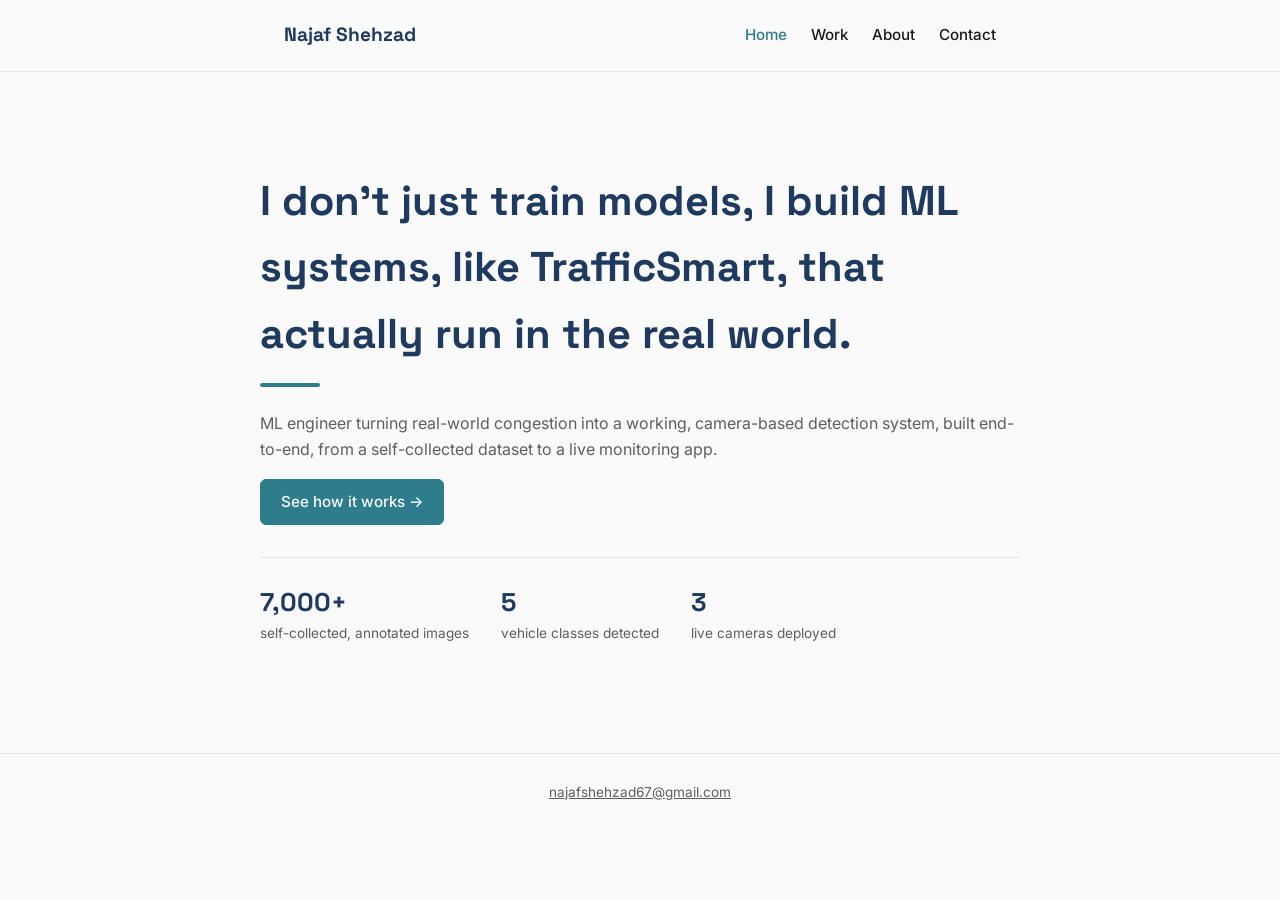
==== index.html @ 1de5ecfd "Add files via upload" ====
<!DOCTYPE html>
<html lang="en">
<head>
<meta charset="UTF-8">
<meta name="viewport" content="width=device-width, initial-scale=1.0">
<title>Najaf Shehzad — ML Engineer</title>
<link rel="preconnect" href="https://fonts.googleapis.com">
<link href="https://fonts.googleapis.com/css2?family=Space+Grotesk:wght@500;700&family=Inter:wght@400;500&display=swap" rel="stylesheet">
<meta name="description" content="ML engineer building real-world machine learning systems end-to-end. See TrafficSmart, a working vehicle congestion detection system.">
<link rel="canonical" href="https://al-najaf.github.io/Najaf-Portfolio/index.html">
<link rel="icon" type="image/png" href="images/favicon-32.png">
<link rel="apple-touch-icon" href="images/favicon-192.png">
<meta property="og:type" content="website">
<meta property="og:title" content="Najaf Shehzad — ML Engineer">
<meta property="og:description" content="ML engineer building real-world machine learning systems end-to-end. See TrafficSmart, a working vehicle congestion detection system.">
<meta property="og:url" content="https://al-najaf.github.io/Najaf-Portfolio/index.html">
<meta property="og:image" content="https://al-najaf.github.io/Najaf-Portfolio/images/social-share.png">
<meta name="twitter:card" content="summary_large_image">
<meta name="twitter:title" content="Najaf Shehzad — ML Engineer">
<meta name="twitter:description" content="ML engineer building real-world machine learning systems end-to-end. See TrafficSmart, a working vehicle congestion detection system.">
<meta name="twitter:image" content="https://al-najaf.github.io/Najaf-Portfolio/images/social-share.png">
<link rel="stylesheet" href="style.css">
</head>
<body>
  <nav>
    <div class="wrap">
      <a class="brand" href="index.html">Najaf Shehzad</a>
      <div class="nav-links">
        <a href="index.html" class="active">Home</a>
        <a href="work.html">Work</a>
        <a href="about.html">About</a>
        <a href="contact.html">Contact</a>
      </div>
    </div>
  </nav>

  <main>
    <div class="wrap hero">
      <h1>I don't just train models, I build ML systems, like TrafficSmart, that actually run in the real world.</h1>
      <div class="accent-line"></div>
      <p class="muted">ML engineer turning real-world congestion into a working, camera-based detection system, built end-to-end, from a self-collected dataset to a live monitoring app.</p>
      <a class="btn btn-accent" href="work.html">See how it works →</a>

      <div class="proof-strip">
        <div><div class="num">7,000+</div><div class="label">self-collected, annotated images</div></div>
        <div><div class="num">5</div><div class="label">vehicle classes detected</div></div>
        <div><div class="num">3</div><div class="label">live cameras deployed</div></div>
      </div>
    </div>
  </main>

  <footer>
    <div class="wrap">
      <a href="mailto:najafshehzad67@gmail.com" style="color: inherit;">najafshehzad67@gmail.com</a>
    </div>
  </footer>
</body>
</html>
---- style.css ----
:root {
  --bg: #FAFAFA;
  --text: #1A1A1A;
  --main: #1E3A5F;
  --accent: #2E7D8C;
  --muted: #5F5E5A;
}
* { box-sizing: border-box; margin: 0; padding: 0; }
body {
  background: var(--bg);
  color: var(--text);
  font-family: 'Inter', sans-serif;
  line-height: 1.6;
}
.wrap { max-width: 760px; margin: 0 auto; padding: 0 24px; }

/* Nav */
nav {
  border-bottom: 1px solid #E5E4E0;
  padding: 20px 0;
}
nav .wrap {
  display: flex;
  justify-content: space-between;
  align-items: center;
  flex-wrap: wrap;
  gap: 12px;
}
nav .brand {
  font-family: 'Space Grotesk', sans-serif;
  font-weight: 700;
  font-size: 1.2rem;
  color: var(--main);
  text-decoration: none;
}
nav .nav-links { display: flex; gap: 24px; }
nav .nav-links a {
  font-size: 0.95rem;
  color: var(--text);
  text-decoration: none;
  font-weight: 500;
}
nav .nav-links a:hover, nav .nav-links a.active { color: var(--accent); }

/* Headings */
h1 {
  font-family: 'Space Grotesk', sans-serif;
  font-weight: 700;
  font-size: clamp(1.8rem, 5vw, 2.6rem);
  color: var(--main);
  margin-bottom: 12px;
}
h2 {
  font-family: 'Space Grotesk', sans-serif;
  font-weight: 500;
  font-size: 1.3rem;
  color: var(--main);
  margin: 32px 0 12px;
}
p { margin-bottom: 16px; }
.muted { color: var(--muted); }

.accent-line {
  width: 60px;
  height: 4px;
  background: var(--accent);
  border-radius: 2px;
  margin: 16px 0 24px;
}

/* Hero */
.hero { padding: 56px 0 40px; }
.proof-strip {
  display: flex;
  gap: 32px;
  flex-wrap: wrap;
  margin-top: 32px;
  padding-top: 24px;
  border-top: 1px solid #E5E4E0;
}
.proof-strip div { text-align: left; }
.proof-strip .num {
  font-family: 'Space Grotesk', sans-serif;
  font-weight: 700;
  font-size: 1.6rem;
  color: var(--main);
}
.proof-strip .label { font-size: 0.85rem; color: var(--muted); }

/* Buttons */
.btn {
  display: inline-block;
  font-family: 'Inter', sans-serif;
  font-size: 0.95rem;
  font-weight: 500;
  color: var(--main);
  text-decoration: none;
  padding: 10px 20px;
  border: 1.5px solid var(--main);
  border-radius: 6px;
  transition: background 0.15s ease, color 0.15s ease;
}
.btn:hover { background: var(--main); color: #FAFAFA; }
.btn-accent {
  background: var(--accent);
  color: #FAFAFA;
  border-color: var(--accent);
}
.btn-accent:hover { background: #256670; }

/* Case study */
.case-block { margin-bottom: 40px; }
.case-block img {
  max-width: 260px;
  width: 100%;
  display: block;
  margin: 12px auto;
  border-radius: 10px;
  border: 1px solid #E5E4E0;
}
.caption { font-size: 0.85rem; color: var(--muted); font-style: italic; margin-top: -6px; margin-bottom: 20px; text-align: center; }
.image-row { display: flex; gap: 16px; flex-wrap: wrap; justify-content: center; }
.image-row figure { flex: 0 1 180px; margin: 0; }
.image-row .shot {
  width: 100%;
  aspect-ratio: 540 / 1230;
  object-fit: cover;
  object-position: top;
  border-radius: 10px;
  border: 1px solid #E5E4E0;
  display: block;
}
.role-block {
  margin: 28px 0;
  padding: 20px;
  background: #F2F1EC;
  border-radius: 12px;
}
.role-block h3 {
  font-family: 'Space Grotesk', sans-serif;
  font-weight: 500;
  font-size: 1.05rem;
  color: var(--main);
  margin-bottom: 6px;
}
.role-block p.role-desc { font-size: 0.95rem; margin-bottom: 16px; }
.image-row figcaption { font-size: 0.8rem; color: var(--muted); margin-top: 6px; text-align: center; }

/* About */
.about-photo {
  width: 160px;
  height: 160px;
  border-radius: 50%;
  object-fit: cover;
  object-position: 50% 18%;
  border: 3px solid var(--main);
  margin-bottom: 24px;
}
.photo-placeholder {
  width: 160px;
  height: 160px;
  border-radius: 50%;
  background: #E5E4E0;
  display: flex;
  align-items: center;
  justify-content: center;
  color: var(--muted);
  font-size: 0.8rem;
  text-align: center;
  margin-bottom: 24px;
  border: 3px dashed #C5C4C0;
}

/* Contact */
.contact-box {
  text-align: center;
  padding: 40px 24px;
  background: #F2F1EC;
  border-radius: 12px;
  margin-top: 24px;
}
.contact-box .btn { margin-top: 8px; font-size: 1.05rem; padding: 14px 32px; width: 100%; }
.form-field {
  text-align: left;
  margin-bottom: 16px;
}
.form-field label {
  display: block;
  font-size: 0.85rem;
  font-weight: 500;
  color: var(--muted);
  margin-bottom: 6px;
}
.form-field input,
.form-field textarea {
  width: 100%;
  font-family: 'Inter', sans-serif;
  font-size: 1rem;
  color: var(--text);
  background: #FFFFFF;
  border: 1.5px solid #D9D8D3;
  border-radius: 8px;
  padding: 12px 14px;
  resize: vertical;
}
.form-field input:focus,
.form-field textarea:focus {
  outline: none;
  border-color: var(--accent);
}
.form-fallback {
  margin-top: 16px;
  font-size: 0.85rem;
  color: var(--muted);
}
.form-fallback a { color: var(--accent); }
.form-status {
  margin-top: 16px;
  font-size: 0.9rem;
  font-weight: 500;
}
.form-status.success { color: #2E7D5C; }
.form-status.error { color: #B3453D; }

/* Footer */
footer {
  border-top: 1px solid #E5E4E0;
  padding: 28px 0;
  margin-top: 48px;
  text-align: center;
  color: var(--muted);
  font-size: 0.85rem;
}

main { padding: 40px 0 20px; }
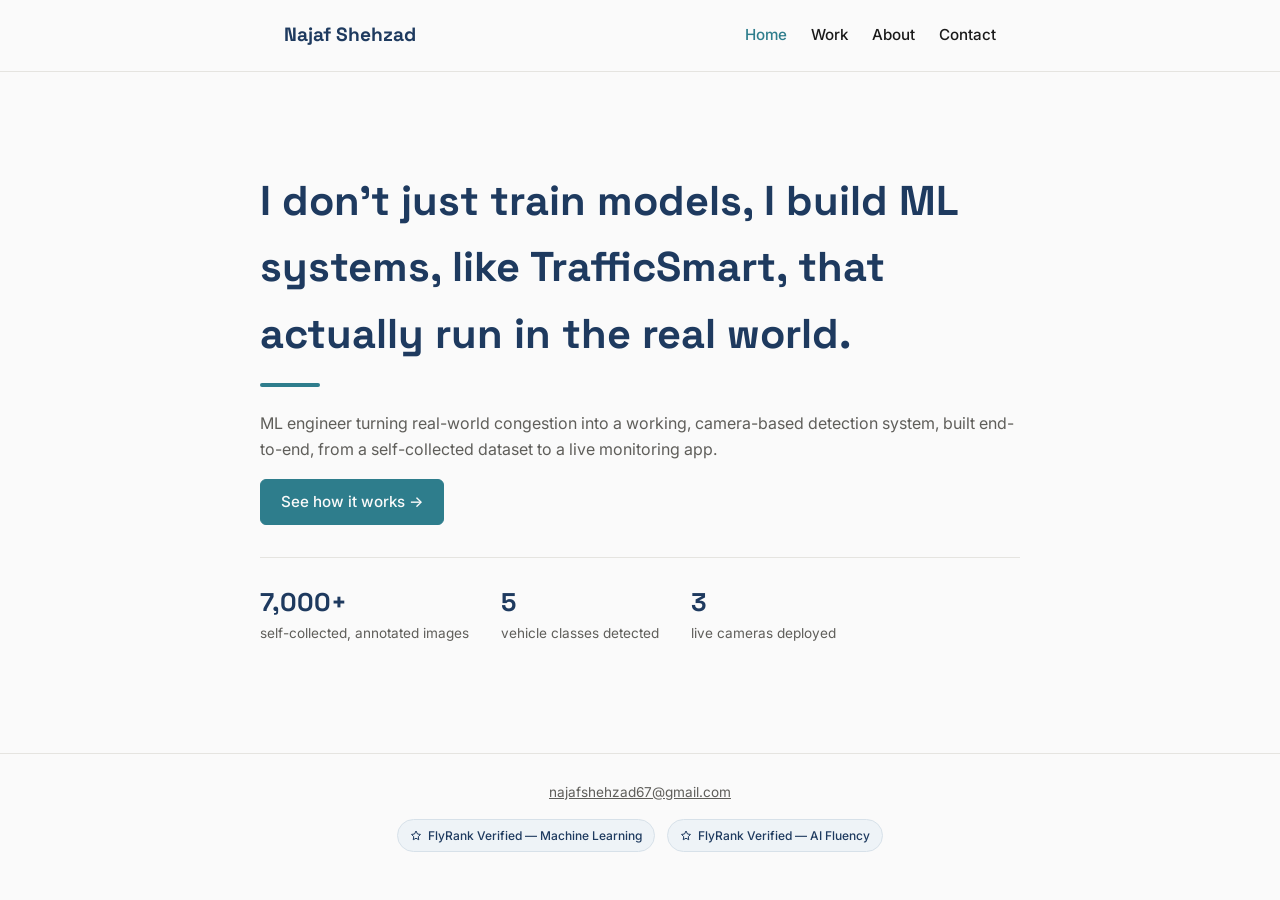
==== commit 70c5c5a9: "Add files via upload" ====
--- a/index.html
+++ b/index.html
@@ -7,18 +7,18 @@
 <link rel="preconnect" href="https://fonts.googleapis.com">
 <link href="https://fonts.googleapis.com/css2?family=Space+Grotesk:wght@500;700&family=Inter:wght@400;500&display=swap" rel="stylesheet">
 <meta name="description" content="ML engineer building real-world machine learning systems end-to-end. See TrafficSmart, a working vehicle congestion detection system.">
-<link rel="canonical" href="https://al-najaf.github.io/Najaf-Portfolio/index.html">
+<link rel="canonical" href="https://al-najaf.github.io/index.html">
 <link rel="icon" type="image/png" href="images/favicon-32.png">
 <link rel="apple-touch-icon" href="images/favicon-192.png">
 <meta property="og:type" content="website">
 <meta property="og:title" content="Najaf Shehzad — ML Engineer">
 <meta property="og:description" content="ML engineer building real-world machine learning systems end-to-end. See TrafficSmart, a working vehicle congestion detection system.">
-<meta property="og:url" content="https://al-najaf.github.io/Najaf-Portfolio/index.html">
-<meta property="og:image" content="https://al-najaf.github.io/Najaf-Portfolio/images/social-share.png">
+<meta property="og:url" content="https://al-najaf.github.io/index.html">
+<meta property="og:image" content="https://al-najaf.github.io/images/social-share.png">
 <meta name="twitter:card" content="summary_large_image">
 <meta name="twitter:title" content="Najaf Shehzad — ML Engineer">
 <meta name="twitter:description" content="ML engineer building real-world machine learning systems end-to-end. See TrafficSmart, a working vehicle congestion detection system.">
-<meta name="twitter:image" content="https://al-najaf.github.io/Najaf-Portfolio/images/social-share.png">
+<meta name="twitter:image" content="https://al-najaf.github.io/images/social-share.png">
 <link rel="stylesheet" href="style.css">
 </head>
 <body>
@@ -53,6 +53,17 @@
     <div class="wrap">
       <a href="mailto:najafshehzad67@gmail.com" style="color: inherit;">najafshehzad67@gmail.com</a>
     </div>
+        <div class="badges">
+        <a class="credential-badge" href="https://internship.flyrank.ai/verify?id=FR-D11-4C1D6-2CB17&first_name=Najaf" target="_blank" rel="noopener">
+          <svg width="12" height="12" viewBox="0 0 24 24" fill="none" stroke="currentColor" stroke-width="2"><path d="M12 2l3 6 6 .9-4.5 4.4 1 6.2-5.5-3-5.5 3 1-6.2L3 8.9 9 8z"/></svg>
+          FlyRank Verified — Machine Learning
+        </a>
+        <a class="credential-badge" href="https://internship.flyrank.ai/verify?id=FR-D11-B580F-D77F4&first_name=Najaf" target="_blank" rel="noopener">
+          <svg width="12" height="12" viewBox="0 0 24 24" fill="none" stroke="currentColor" stroke-width="2"><path d="M12 2l3 6 6 .9-4.5 4.4 1 6.2-5.5-3-5.5 3 1-6.2L3 8.9 9 8z"/></svg>
+          FlyRank Verified — AI Fluency
+        </a>
+      </div>
   </footer>
+  <script data-goatcounter="https://najafshehzad.goatcounter.com/count" async src="//gc.zgo.at/count.js"></script>
 </body>
 </html>
--- a/style.css
+++ b/style.css
@@ -231,5 +231,32 @@
   color: var(--muted);
   font-size: 0.85rem;
 }
+.badges {
+  display: flex;
+  gap: 12px;
+  justify-content: center;
+  flex-wrap: wrap;
+  margin-top: 16px;
+}
+.credential-badge {
+  display: inline-flex;
+  align-items: center;
+  gap: 6px;
+  font-family: 'Inter', sans-serif;
+  font-size: 0.75rem;
+  font-weight: 500;
+  color: var(--main);
+  background: #EEF3F7;
+  border: 1px solid #D7E1E9;
+  border-radius: 20px;
+  padding: 6px 12px;
+  text-decoration: none;
+}
+.credential-badge:hover {
+  background: var(--main);
+  color: #FAFAFA;
+  border-color: var(--main);
+}
+.credential-badge svg { flex-shrink: 0; }
 
 main { padding: 40px 0 20px; }
